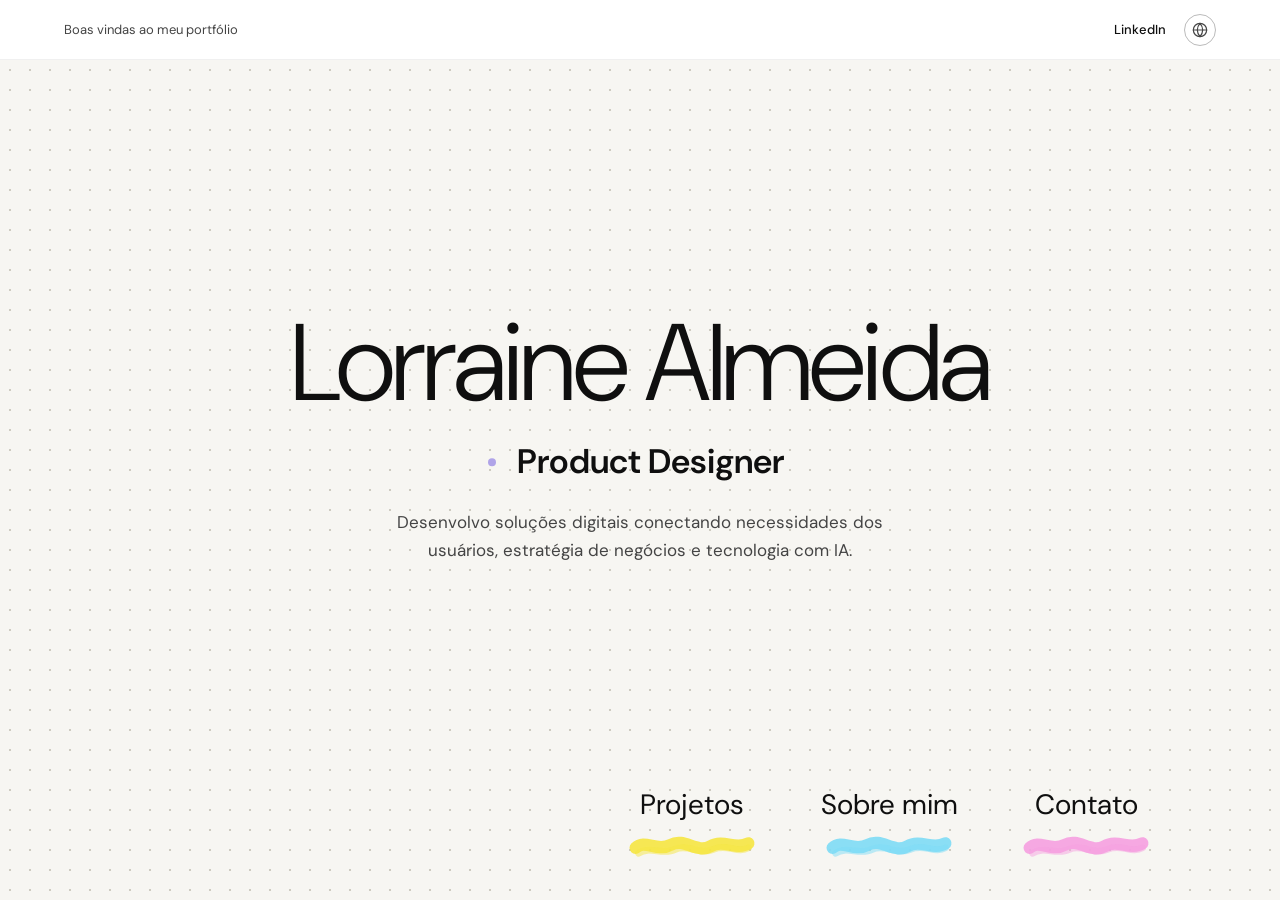
==== index.html @ 3c2b02f3 "primeiro commit" ====
<!DOCTYPE html>
<html lang="pt-BR">
<head>
<meta charset="UTF-8"/>
<meta name="viewport" content="width=device-width, initial-scale=1.0"/>
<meta name="description" content="Lorraine Almeida — Product Designer especializada em IA, estratégia e sistemas de produto."/>
<title>Lorraine Almeida — Product Designer</title>

<link rel="preconnect" href="https://fonts.googleapis.com"/>
<link rel="preconnect" href="https://fonts.gstatic.com" crossorigin/>
<link href="https://fonts.googleapis.com/css2?family=DM+Serif+Display:ital@0;1&family=DM+Sans:ital,opsz,wght@0,9..40,300;0,9..40,400;0,9..40,500;0,9..40,600;0,9..40,700;1,9..40,300;1,9..40,400&display=swap" rel="stylesheet"/>

<link rel="stylesheet" href="style.css"/>
</head>
<body>

<!-- ═══════════════════════════════════════════
     LIGHTBOX OVERLAY
     ═══════════════════════════════════════════ -->
<div class="lb-overlay" id="lbOverlay" aria-hidden="true">
  <button class="lb-close" id="lbClose" aria-label="Fechar">✕</button>
  <img id="lbImg" src="" alt=""/>
</div>

<!-- ═══════════════════════════════════════════
     FIGMA CURSOR
     ═══════════════════════════════════════════ -->
<div class="figma-cursor" id="figmaCursor" aria-hidden="true">
  <div class="figma-cursor-label">Visitante</div>
</div>

<!-- ═══════════════════════════════════════════
     PAGE STACK
     ═══════════════════════════════════════════ -->
<main class="page-stack">

  <!-- ══════════ HOME ══════════ -->
  <section class="page active" id="pageHome" aria-label="Início">

    <!-- Fixed top nav for home -->
    <nav class="home-nav" aria-label="Cabeçalho">
      <span class="home-nav-brand" data-i18n="welcome">Boas vindas ao meu portfólio</span>
      <div class="home-nav-right">
        <a class="nav-link" href="https://www.linkedin.com/in/lorrainealmeidaaraujo/" target="_blank" rel="noopener">LinkedIn</a>
        <div class="lang-wrap" id="lwHome">
          <button class="lang-btn" aria-label="Idioma">
            <svg viewBox="0 0 24 24" fill="none" stroke="currentColor" stroke-width="1.8" stroke-linecap="round" stroke-linejoin="round"><circle cx="12" cy="12" r="10"/><line x1="2" y1="12" x2="22" y2="12"/><path d="M12 2a15.3 15.3 0 0 1 4 10 15.3 15.3 0 0 1-4 10 15.3 15.3 0 0 1-4-10 15.3 15.3 0 0 1 4-10z"/></svg>
          </button>
          <div class="lang-dropdown">
            <div class="lang-option active" data-lang="pt"><span class="lang-flag">🇧🇷</span> Português</div>
            <div class="lang-option" data-lang="es"><span class="lang-flag">🇪🇸</span> Español</div>
          </div>
        </div>
      </div>
    </nav>

    <div class="hero">
      <h1 class="hero-name anim anim-1">Lorraine Almeida</h1>

      <div class="hero-title-row anim anim-2">
        <div class="hero-title-dot"></div>
        <div class="hero-title-clip">
          <div class="hero-titles-scroll" aria-label="Product Designer">
            <span>Product Designer</span>
            <span>UX / UI Design</span>
            <span>AI Driven Products</span>
            <span>Product Strategy</span>
            <span>Product Designer</span>
          </div>
        </div>
      </div>

      <p class="hero-sub anim anim-3" data-i18n="subtitle">
        Desenvolvo soluções digitais conectando necessidades dos usuários, estratégia de negócios e tecnologia com IA.
      </p>
    </div>

    <nav class="hero-nav anim anim-5" aria-label="Navegação principal">
      <button class="hero-nav-item" id="btnProjects" data-goto="pageProjects" aria-label="Ver projetos">
        <span data-i18n="projects">Projetos</span>
        <svg class="hero-nav-scribble" viewBox="0 0 160 42" fill="none" aria-hidden="true">
          <path d="M6 30C18 18 34 36 52 26 70 16 86 38 104 28 122 18 138 34 154 24" stroke="#f5e642" stroke-width="16" stroke-linecap="round" opacity=".9"/>
          <path d="M10 37C24 27 42 40 58 32 74 24 90 40 108 32 126 24 140 38 154 30" stroke="#f5e642" stroke-width="9" stroke-linecap="round" opacity=".5"/>
        </svg>
      </button>
      <button class="hero-nav-item" id="btnAbout" data-goto="pageAbout" aria-label="Sobre mim">
        <span data-i18n="about">Sobre mim</span>
        <svg class="hero-nav-scribble" viewBox="0 0 160 42" fill="none" aria-hidden="true">
          <path d="M6 30C18 18 34 36 52 26 70 16 86 38 104 28 122 18 138 34 154 24" stroke="#7edcf5" stroke-width="16" stroke-linecap="round" opacity=".9"/>
          <path d="M10 37C24 27 42 40 58 32 74 24 90 40 108 32 126 24 140 38 154 30" stroke="#7edcf5" stroke-width="9" stroke-linecap="round" opacity=".5"/>
        </svg>
      </button>
      <button class="hero-nav-item" id="btnContact" data-goto="pageContact" aria-label="Contato">
        <span data-i18n="contact">Contato</span>
        <svg class="hero-nav-scribble" viewBox="0 0 160 42" fill="none" aria-hidden="true">
          <path d="M6 30C18 18 34 36 52 26 70 16 86 38 104 28 122 18 138 34 154 24" stroke="#f5a0e0" stroke-width="16" stroke-linecap="round" opacity=".9"/>
          <path d="M10 37C24 27 42 40 58 32 74 24 90 40 108 32 126 24 140 38 154 30" stroke="#f5a0e0" stroke-width="9" stroke-linecap="round" opacity=".5"/>
        </svg>
      </button>
    </nav>
  </section>

  <!-- ══════════ PROJECTS ══════════ -->
  <section class="page" id="pageProjects" aria-label="Projetos">
    <nav class="nav">
      <div class="nav-left">
        <button class="btn-back" data-goto="pageHome">
          <svg viewBox="0 0 16 16" fill="none" stroke="currentColor" stroke-linecap="round" stroke-linejoin="round"><path d="M10 3L5 8l5 5"/></svg>
          Início
        </button>
      </div>
      <div class="nav-right">
        <a class="nav-link" href="https://www.linkedin.com/in/lorrainealmeidaaraujo/" target="_blank" rel="noopener">LinkedIn</a>
        <div class="lang-wrap">
          <button class="lang-btn" aria-label="Idioma">
            <svg viewBox="0 0 24 24" fill="none" stroke="currentColor" stroke-width="1.8" stroke-linecap="round" stroke-linejoin="round"><circle cx="12" cy="12" r="10"/><line x1="2" y1="12" x2="22" y2="12"/><path d="M12 2a15.3 15.3 0 0 1 4 10 15.3 15.3 0 0 1-4 10 15.3 15.3 0 0 1-4-10 15.3 15.3 0 0 1 4-10z"/></svg>
          </button>
          <div class="lang-dropdown">
            <div class="lang-option active" data-lang="pt"><span class="lang-flag">🇧🇷</span> Português</div>
            <div class="lang-option" data-lang="es"><span class="lang-flag">🇪🇸</span> Español</div>
          </div>
        </div>
      </div>
    </nav>

    <div class="scroll-area">
      <div class="section-header">
        <div class="section-title-wrap">
          <h2 class="section-title" data-i18n="projects">Projetos</h2>
          <svg class="section-title-scribble" viewBox="0 0 220 44" fill="none" aria-hidden="true">
            <path d="M4 32C22 20 44 38 66 28 88 18 108 40 130 30 152 20 172 36 216 26" stroke="#f5e642" stroke-width="18" stroke-linecap="round" opacity=".85"/>
            <path d="M8 39C26 29 48 42 70 34 92 26 112 42 134 34 156 26 176 40 216 32" stroke="#f5e642" stroke-width="10" stroke-linecap="round" opacity=".5"/>
          </svg>
        </div>
      </div>

      <div class="projects-grid">

        <!-- Card: Forlex -->
        <article class="project-card" id="cardForlex" data-goto="pageForlex" tabindex="0" role="button" aria-label="Ver projeto Forlex">
          <div class="card-cover">
            <img src="[data-uri]" alt="Forlex" style="position:absolute;inset:0;width:100%;height:100%;object-fit:cover;"/>
          </div>
          <div class="card-body">
            <div class="card-meta">
              <span class="card-title">Forlex — Plataforma Jurídica com IA</span>
              <span class="card-type">LegalTech <span class="type-dot dot-erp"></span></span>
            </div>
            <div class="card-tags">
              <span class="tag tag-ia">IA aplicada ao Direito</span>
              <span class="tag tag-ai">Arquitetura de Produto</span>
              <span class="tag tag-test">Fluxos Inteligentes</span>
              <span class="tag tag-saas">Automação Jurídica</span>
            </div>
          </div>
        </article>

        <!-- Card: Avivah -->
        <article class="project-card" id="cardAvivah" data-goto="pageAvivah" tabindex="0" role="button" aria-label="Ver projeto Avivah">
          <div class="card-cover">
            <img src="[data-uri]" alt="Avivah" style="position:absolute;inset:0;width:100%;height:100%;object-fit:cover;"/>
          </div>
          <div class="card-body">
            <div class="card-meta">
              <span class="card-title">Avivah</span>
              <span class="card-type">Marketplace <span class="type-dot dot-marketplace"></span></span>
            </div>
            <div class="card-tags">
              <span class="tag tag-brand">Estratégia de Produto</span>
              <span class="tag tag-proto">Criação de Marketplace</span>
              <span class="tag tag-disc">Pesquisa com Usuários</span>
              <span class="tag tag-ia">End-to-End</span>
            </div>
          </div>
        </article>

        <!-- Card: Portal do Beneficiário -->
        <article class="project-card" id="cardPortal" data-goto="pagePortal" tabindex="0" role="button" aria-label="Ver projeto Portal do Beneficiário">
          <div class="card-cover" style="background:#ffffff;"><img src="[data-uri]" alt="Portal do Beneficiário" style="position:absolute;inset:0;width:100%;height:100%;object-fit:cover;"/></div>
          <div class="card-body">
            <div class="card-meta">
              <span class="card-title">Portal do Beneficiário</span>
              <span class="card-type">HealthTech <span class="type-dot dot-saas"></span></span>
            </div>
            <div class="card-tags">
              <span class="tag tag-acc">Arquitetura da Informação</span>
              <span class="tag tag-ai">Redesign de Plataforma</span>
              <span class="tag tag-disc">Usabilidade</span>
              <span class="tag tag-proto">Sistemas Complexos</span>
            </div>
          </div>
        </article>

        <!-- Card: Bora -->
        <article class="project-card" id="cardBora" data-goto="pageBora" tabindex="0" role="button" aria-label="Ver projeto Bora">
          <div class="card-cover">
            <img src="[data-uri]" alt="Bora" style="position:absolute;inset:0;width:100%;height:100%;object-fit:cover;"/>
          </div>
          <div class="card-body">
            <div class="card-meta">
              <span class="card-title">Bora</span>
              <span class="card-type">GovTech <span class="type-dot dot-app"></span></span>
            </div>
            <div class="card-tags">
              <span class="tag tag-saas">UX Estratégico</span>
              <span class="tag tag-disc">Pesquisa com Usuários</span>
              <span class="tag tag-brand">Diagnóstico de Usabilidade</span>
              <span class="tag tag-proto">Redesign de Experiência</span>
            </div>
          </div>
        </article>
      </div><!-- /projects-grid -->
    </div><!-- /scroll-area -->
  </section>

  <!-- ══════════ CASE: FORLEX ══════════ -->
  <section class="page" id="pageForlex" aria-label="Projeto Forlex">
    <nav class="nav">
      <div class="nav-left">
        <button class="btn-back" data-goto="pageProjects">
          <svg viewBox="0 0 16 16" fill="none" stroke="currentColor" stroke-linecap="round" stroke-linejoin="round"><path d="M10 3L5 8l5 5"/></svg>
          Projetos / Forlex
        </button>
      </div>
      <div class="nav-right">
        <a class="nav-link" href="https://www.linkedin.com/in/lorrainealmeidaaraujo/" target="_blank" rel="noopener">LinkedIn</a>
        <div class="lang-wrap">
          <button class="lang-btn" aria-label="Idioma">
            <svg viewBox="0 0 24 24" fill="none" stroke="currentColor" stroke-width="1.8" stroke-linecap="round" stroke-linejoin="round"><circle cx="12" cy="12" r="10"/><line x1="2" y1="12" x2="22" y2="12"/><path d="M12 2a15.3 15.3 0 0 1 4 10 15.3 15.3 0 0 1-4 10 15.3 15.3 0 0 1-4-10 15.3 15.3 0 0 1 4-10z"/></svg>
          </button>
          <div class="lang-dropdown">
            <div class="lang-option active" data-lang="pt"><span class="lang-flag">🇧🇷</span> Português</div>
            <div class="lang-option" data-lang="es"><span class="lang-flag">🇪🇸</span> Español</div>
          </div>
        </div>
      </div>
    </nav>

    <div class="cs-wrap" id="forlexWrap">
      <div class="cs-track" id="forlexTrack">

        <!-- Slide 0: Hero — Apresentação do Produto -->
        <div class="cs-slide">
          <div class="cs-slide-inner cs-hero-slide" style="overflow-y:auto; flex-direction:column; gap:0; align-items:center; justify-content:center; text-align:center;">
            <div style="width:100%; max-width:780px; flex-shrink:0;">
              <div style="display:flex; justify-content:center; margin-bottom:16px;">
                <div class="cs-section-tag" style="background:#eff6ff; color:#1d4ed8; border:1.5px solid #93c5fd;">Plataforma Jurídica com IA</div>
              </div>
              <h1 class="cs-hero-title" style="margin-bottom:6px;">LIVIA — IA Jurídica da Forlex</h1>
              <svg viewBox="0 0 600 10" preserveAspectRatio="none" fill="none" style="width:100%;height:10px;display:block;overflow:visible;margin-bottom:20px;">
                <path d="M0 6 Q30 2 60 6 Q90 10 120 6 Q150 2 180 6 Q210 10 240 6 Q270 2 300 6 Q330 10 360 6 Q390 2 420 6 Q450 10 480 6 Q510 2 540 6 Q570 10 600 6" stroke="#1d4ed8" stroke-width="2.5" stroke-linecap="round"/>
              </svg>
              <p class="cs-hero-sub" style="max-width:100%; margin:0 auto 10px;">Design de uma plataforma jurídica inteligente criada para estruturar processos legais, automatizar documentos e simplificar fluxos complexos para advogados.</p>
              <p class="cs-hero-sub" style="max-width:100%; margin:0 auto 20px;">Liderança de design da arquitetura, dos fluxos guiados e da experiência da assistente LIVIA, do zero à produção com mais de 32 mil usuários validados em uso real.</p>
              <div style="display:grid; grid-template-columns:repeat(3,1fr); gap:12px; text-align:left;">
                <div style="background:var(--surface); border:1px solid var(--border); border-radius:12px; padding:14px 16px;">
                  <div class="cs-meta-label" style="margin-bottom:4px;">Cliente</div>
                  <div class="cs-meta-value">Forlex</div>
                </div>
                <div style="background:var(--surface); border:1px solid var(--border); border-radius:12px; padding:14px 16px;">
                  <div class="cs-meta-label" style="margin-bottom:4px;">Papel</div>
                  <div class="cs-meta-value">Product Designer, liderança</div>
                </div>
                <div style="background:var(--surface); border:1px solid var(--border); border-radius:12px; padding:14px 16px;">
                  <div class="cs-meta-label" style="margin-bottom:4px;">Setor</div>
                  <div class="cs-meta-value">LegalTech</div>
                </div>
                <div style="background:var(--surface); border:1px solid var(--border); border-radius:12px; padding:14px 16px;">
                  <div class="cs-meta-label" style="margin-bottom:4px;">Impacto</div>
                  <div class="cs-meta-value">+32 mil usuários validados</div>
                </div>
                <div style="background:var(--surface); border:1px solid var(--border); border-radius:12px; padding:14px 16px;">
                  <div class="cs-meta-label" style="margin-bottom:4px;">Escopo</div>
                  <div class="cs-meta-value">Arquitetura, LIVIA AI, Design System</div>
                </div>
                <div style="background:var(--surface); border:1px solid var(--border); border-radius:12px; padding:14px 16px;">
                  <div class="cs-meta-label" style="margin-bottom:4px;">Tecnologia</div>
                  <div class="cs-meta-value">IA Generativa, Automação jurídica</div>
                </div>
              </div>
            </div>
          </div>
        </div>

        <!-- Slide 1: Contexto do Produto -->
        <div class="cs-slide">
          <div class="cs-slide-inner" style="overflow-y:auto; flex-direction:column; padding-bottom:70px;">
            <div style="max-width:720px; width:100%;">
              <div class="cs-slide-label">Contexto do Produto</div>
              <h2 class="cs-slide-title" style="font-size:clamp(22px,3.5vw,44px); font-family:'DM Serif Display',serif; font-weight:400; line-height:1.1; margin-bottom:20px;">O setor jurídico ainda depende de sistemas complexos e pouco intuitivos.</h2>
              <p class="cs-body">Advogados enfrentam diariamente um volume alto de tarefas repetitivas, produção manual de documentos e dificuldade para centralizar informações de processos. Os softwares jurídicos tradicionais foram construídos para registrar, não para orientar.</p>
              <p class="cs-body">A oportunidade era construir uma plataforma que utilizasse inteligência artificial para simplificar fluxos jurídicos e apoiar o raciocínio do usuário durante a execução das tarefas, não apenas digitalizar processos existentes.</p>
              <div class="cs-2col">
                <div class="cs-card">
                  <div class="cs-card-title">⚖️ Dores do mercado</div>
                  <ul class="cs-list">
                    <li>Grande volume de tarefas repetitivas</li>
                    <li>Produção manual de documentos jurídicos</li>
                    <li>Dificuldade em centralizar informações</li>
                    <li>Baixa usabilidade nos sistemas tradicionais</li>
                  </ul>
                </div>
                <div class="cs-card">
                  <div class="cs-card-title">💡 A oportunidade</div>
                  <ul class="cs-list">
                    <li>Plataforma que orienta, não só registra</li>
                    <li>IA integrada à jornada do advogado</li>
                    <li>Fluxos guiados que estruturam o raciocínio jurídico</li>
                    <li>Interface preparada para escalar com IA</li>
                  </ul>
                </div>
              </div>

            </div>
          </div>
        </div>

        <!-- Slide 2: Meu papel -->
        <div class="cs-slide">
          <div class="cs-slide-inner" style="overflow-y:auto; flex-direction:column; padding-bottom:70px;">
            <div style="max-width:720px; width:100%;">
              <div class="cs-slide-label">Meu Papel no Projeto</div>
              <h2 class="cs-slide-title" style="font-family:'DM Serif Display',serif; font-weight:400; font-size:clamp(22px,3.5vw,44px); line-height:1.1; margin-bottom:20px;">Product Designer responsável pelo produto de ponta a ponta.</h2>
              <p class="cs-body">Atuei desde a concepção inicial até a entrega das funcionalidades em produção, passando pela estruturação da arquitetura, design dos fluxos com IA e criação do modelo de interação da assistente LIVIA.</p>
              <div class="cs-2col">
                <div class="cs-card">
                  <div class="cs-card-title">🏗️ Produto &amp; Arquitetura</div>
                  <ul class="cs-list">
                    <li>Definição da arquitetura da plataforma</li>
                    <li>Estruturação dos fluxos guiados com IA</li>
                    <li>Criação do modelo de interação da LIVIA</li>
                    <li>Design do sistema de componentes</li>
                  </ul>
                </div>
                <div class="cs-card">
                  <div class="cs-card-title">🔄 Entrega &amp; Evolução</div>
                  <ul class="cs-list">
                    <li>Prototipação e validação de fluxos complexos</li>
                    <li>User stories e especificações para dev</li>
                    <li>Acompanhamento de QA funcional</li>
                    <li>Concepção da segunda versão do produto</li>
                  </ul>
                </div>
              </div>

            </div>
          </div>
        </div>

        <!-- Slide 3: Descoberta e Pesquisa -->
        <div class="cs-slide">
          <div class="cs-slide-inner" style="overflow-y:auto; flex-direction:column; padding-bottom:70px;">
            <div style="max-width:720px; width:100%;">
              <div class="cs-slide-label">Descoberta &amp; Pesquisa</div>
              <h2 class="cs-slide-title" style="font-family:'DM Serif Display',serif; font-weight:400; font-size:clamp(22px,3.5vw,44px); line-height:1.1; margin-bottom:20px;">Entrevistas com advogados revelaram padrões invisíveis no dia a dia jurídico.</h2>
              <p class="cs-body">Realizamos entrevistas com advogados autônomos, escritórios de médio porte e escritórios com maior volume de processos. Os aprendizados orientaram uma plataforma que não apenas executa tarefas, mas ajuda o usuário a estruturar seu raciocínio jurídico.</p>
              <div class="cs-2col">
                <div class="cs-card">
                  <div class="cs-card-title">🔍 Perfis pesquisados</div>
                  <ul class="cs-list">
                    <li>Advogados autônomos</li>
                    <li>Escritórios de médio porte</li>
                    <li>Escritórios com alto volume de processos</li>
                  </ul>
                </div>
                <div class="cs-card">
                  <div class="cs-card-title">💬 Principais dores</div>
                  <ul class="cs-list">
                    <li>Perda de tempo com tarefas operacionais repetitivas</li>
                    <li>Dificuldade em centralizar informações de processos</li>
                    <li>Baixa clareza em fluxos jurídicos complexos</li>
                    <li>Dificuldade em padronizar processos em equipes</li>
                  </ul>
                </div>
              </div>
              <div class="cs-img-thumb" data-src="[data-uri]">
                <img src="[data-uri]" alt="Dinâmica de Co-Criação"/>
                <span class="cs-img-thumb-label">🔍 Ver imagem</span>
              </div>
            </div>
          </div>
        </div>

        <!-- Slide 4: Desafio de Produto -->
        <div class="cs-slide">
          <div class="cs-slide-inner" style="overflow-y:auto; flex-direction:column; padding-bottom:70px;">
            <div style="max-width:720px; width:100%;">
              <div class="cs-slide-label">Desafio de Produto</div>
              <h2 class="cs-slide-title" style="font-family:'DM Serif Display',serif; font-weight:400; font-size:clamp(22px,3.5vw,44px); line-height:1.1; margin-bottom:20px;">Equilibrar complexidade jurídica, automação com IA e controle do usuário.</h2>
              <p class="cs-body">Projetar uma plataforma jurídica baseada em IA trouxe um desafio central: a inteligência artificial precisava ajudar o advogado sem comprometer a confiabilidade das informações, a clareza das decisões jurídicas e o controle sobre os documentos gerados.</p>
              <div class="cs-quote">"O sistema não pode decidir pelo advogado — ele precisa amplificar a capacidade do advogado de decidir bem."</div>
              <div class="cs-2col" style="margin-top:16px;">
                <div class="cs-card">
                  <div class="cs-card-title">⚠️ O que não podia acontecer</div>
                  <ul class="cs-list">
                    <li>IA gerando respostas inconsistentes ou imprecisas</li>
                    <li>Perda de controle do usuário sobre decisões jurídicas</li>
                    <li>Interface que sobrecarrega cognitivamente</li>
                  </ul>
                </div>
                <div class="cs-card">
                  <div class="cs-card-title">✅ A resposta de design</div>
                  <ul class="cs-list">
                    <li>Fluxos guiados com IA em vez de prompts livres</li>
                    <li>IA aparece apenas em momentos estratégicos</li>
                    <li>Usuário sempre no controle das decisões</li>
                  </ul>
                </div>
              </div>
            </div>
          </div>
        </div>

        <!-- Slide 5: Fluxos Inteligentes -->
        <div class="cs-slide">
          <div class="cs-slide-inner" style="overflow-y:auto; flex-direction:column; padding-bottom:70px;">
            <div style="max-width:720px; width:100%;">
              <div class="cs-slide-label">Solução</div>
              <h2 class="cs-slide-title" style="font-family:'DM Serif Display',serif; font-weight:400; font-size:clamp(22px,3.5vw,44px); line-height:1.1; margin-bottom:20px;">Fluxos inteligentes que orientam o usuário passo a passo.</h2>
              <p class="cs-body">Em vez de formulários tradicionais, projetamos fluxos estruturados conduzidos pela assistente LIVIA. O modelo organiza as informações necessárias para cada ação jurídica em etapas progressivas e consistentes.</p>
              <div class="cs-2col">
                <div class="cs-card">
                  <div class="cs-card-title">🧩 Como foi construído</div>
                  <ul class="cs-list">
                    <li>Componentes reutilizáveis com comportamento condicional</li>
                    <li>Perguntas estruturadas que direcionam decisões</li>
                    <li>Navegação progressiva entre etapas do fluxo</li>
                    <li>IA integrada em momentos estratégicos da jornada</li>
                  </ul>
                </div>
                <div class="cs-card">
                  <div class="cs-card-title">📈 O que isso gerou</div>
                  <ul class="cs-list">
                    <li>Consistência entre diferentes fluxos jurídicos</li>
                    <li>Escalabilidade para novos tipos de processo</li>
                    <li>Redução de erros por omissão de informações</li>
                    <li>Base sólida para evoluir as capacidades de IA</li>
                  </ul>
                </div>
              </div>
              <div class="cs-img-thumb" data-src="[data-uri]">
                <img src="[data-uri]" alt="Fluxos Inteligentes Forlex"/>
                <span class="cs-img-thumb-label">🔍 Ver imagem</span>
              </div>
            </div>
          </div>
        </div>

        <!-- Slide 6: LIVIA -->
        <div class="cs-slide">
          <div class="cs-slide-inner" style="overflow-y:auto; flex-direction:column; padding-bottom:70px;">
            <div style="max-width:720px; width:100%;">
              <div class="cs-slide-label">Solução, LIVIA</div>
              <h2 class="cs-slide-title" style="font-family:'DM Serif Display',serif; font-weight:400; font-size:clamp(22px,3.5vw,44px); line-height:1.1; margin-bottom:20px;">LIVIA, a assistente jurídica com IA projetada para amplificar o advogado.</h2>
              <p class="cs-body">A LIVIA é a assistente virtual da plataforma, projetada para apoiar o usuário ao longo dos processos jurídicos com comportamento claro, previsível e útil. Meu trabalho foi definir como a inteligência artificial interage com o usuário em cada etapa da jornada.</p>
              <div class="cs-2col">
                <div class="cs-card">
                  <div class="cs-card-title">⚡ Funcionalidades</div>
                  <ul class="cs-list">
                    <li>Geração de petições, contratos e notificações</li>
                    <li>Preenchimento inteligente baseado no contexto</li>
                    <li>Sugestões jurídicas contextual izadas</li>
                    <li>Apoio na estruturação de workflows personalizados</li>
                  </ul>
                </div>
                <div class="cs-card">
                  <div class="cs-card-title">🎯 Princípios de interação</div>
                  <ul class="cs-list">
                    <li>Comportamento previsível e rastreável</li>
                    <li>Nunca substitui a decisão do advogado</li>
                    <li>Aparece no momento certo, sem interromper</li>
                    <li>Linguagem jurídica precisa e sem jargões excessivos</li>
                  </ul>
                </div>
              </div>
              <div class="cs-img-thumb" data-src="[data-uri]">
                <img src="[data-uri]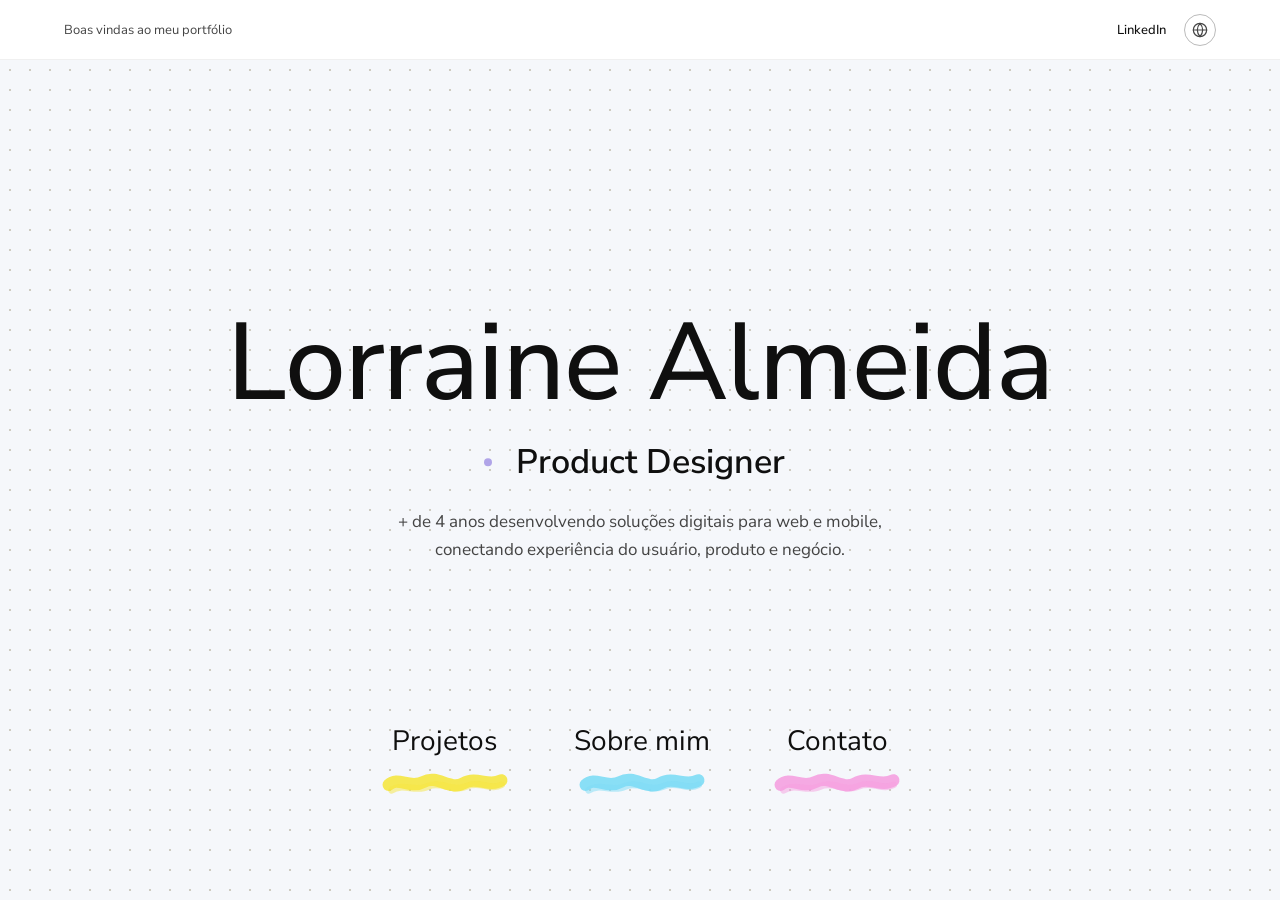
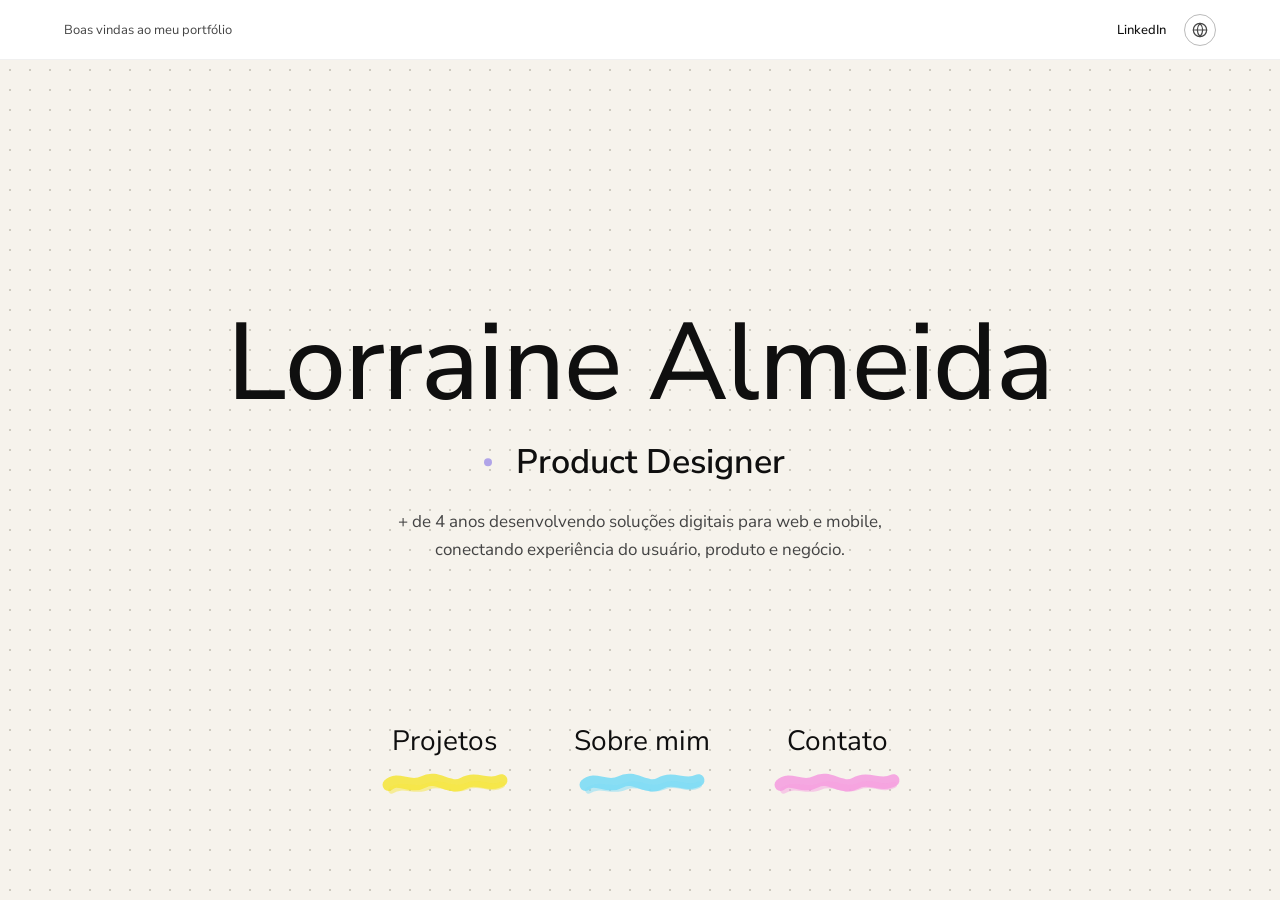
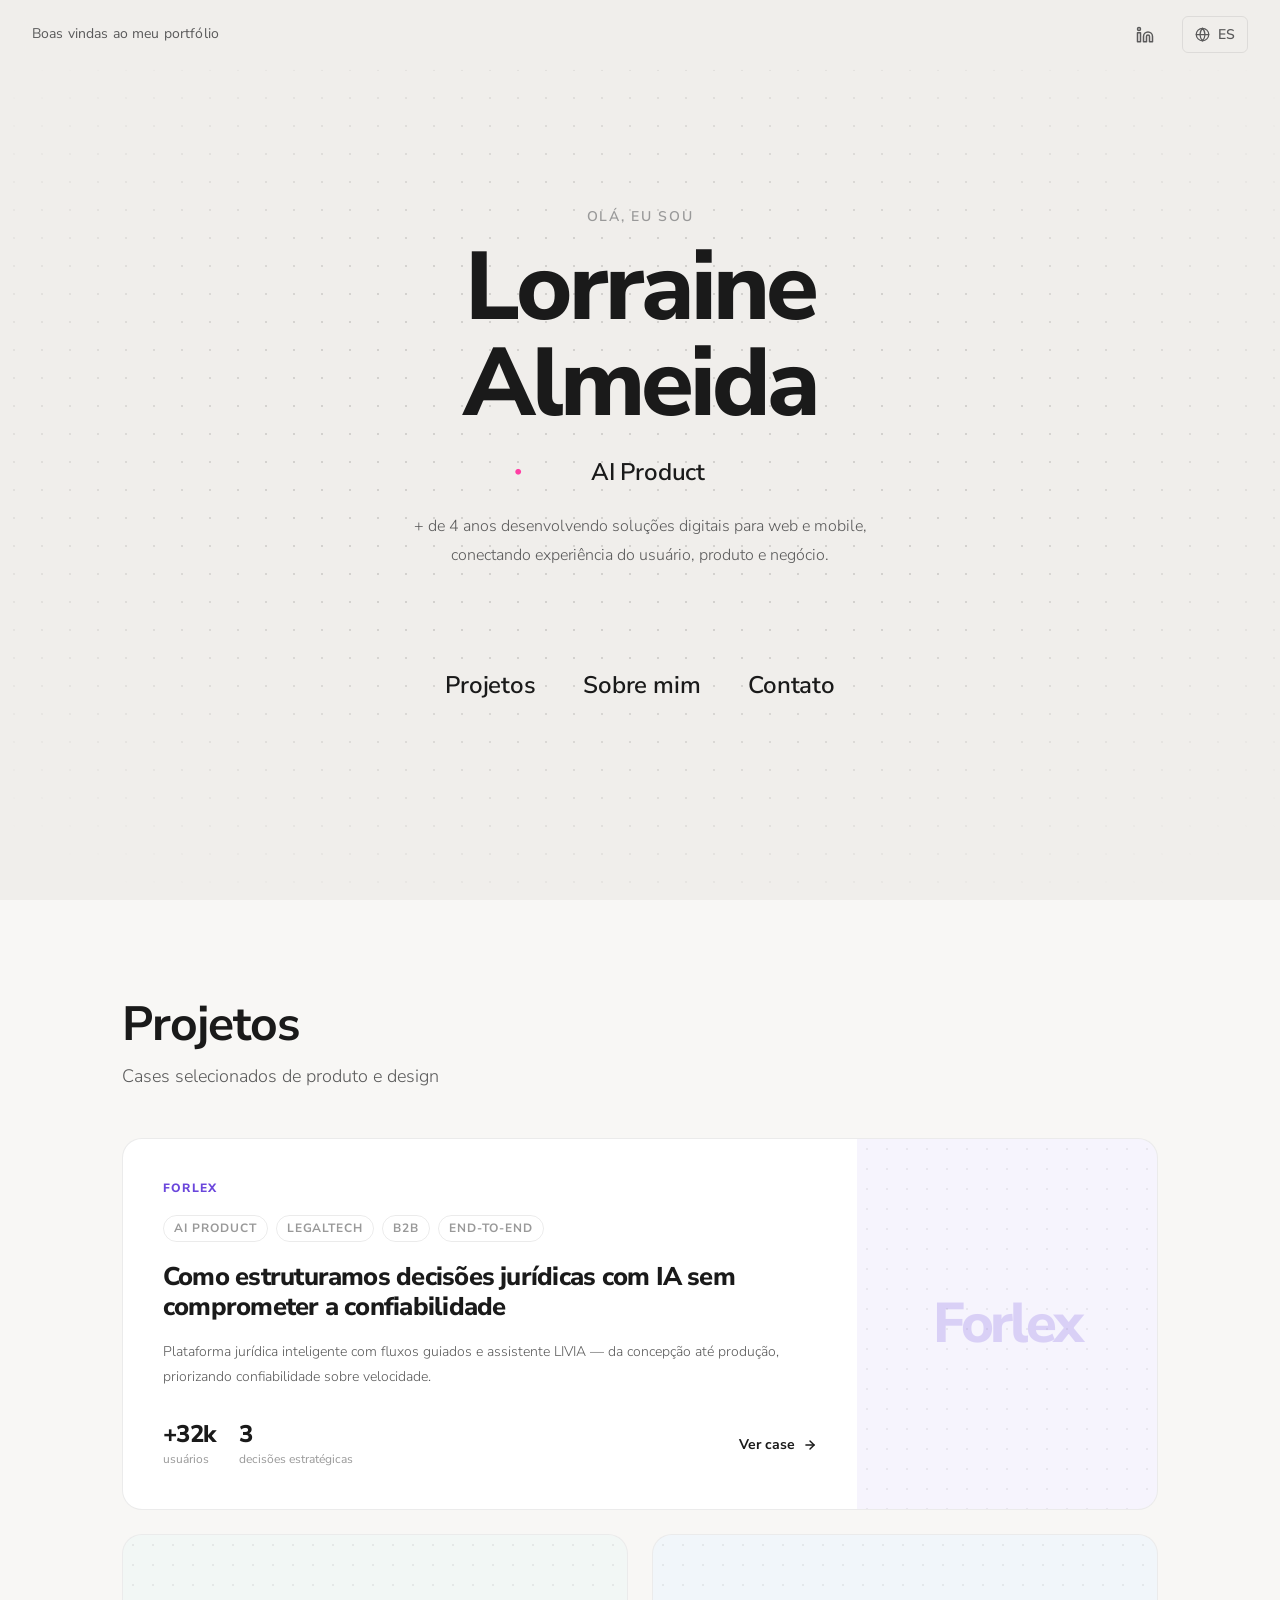
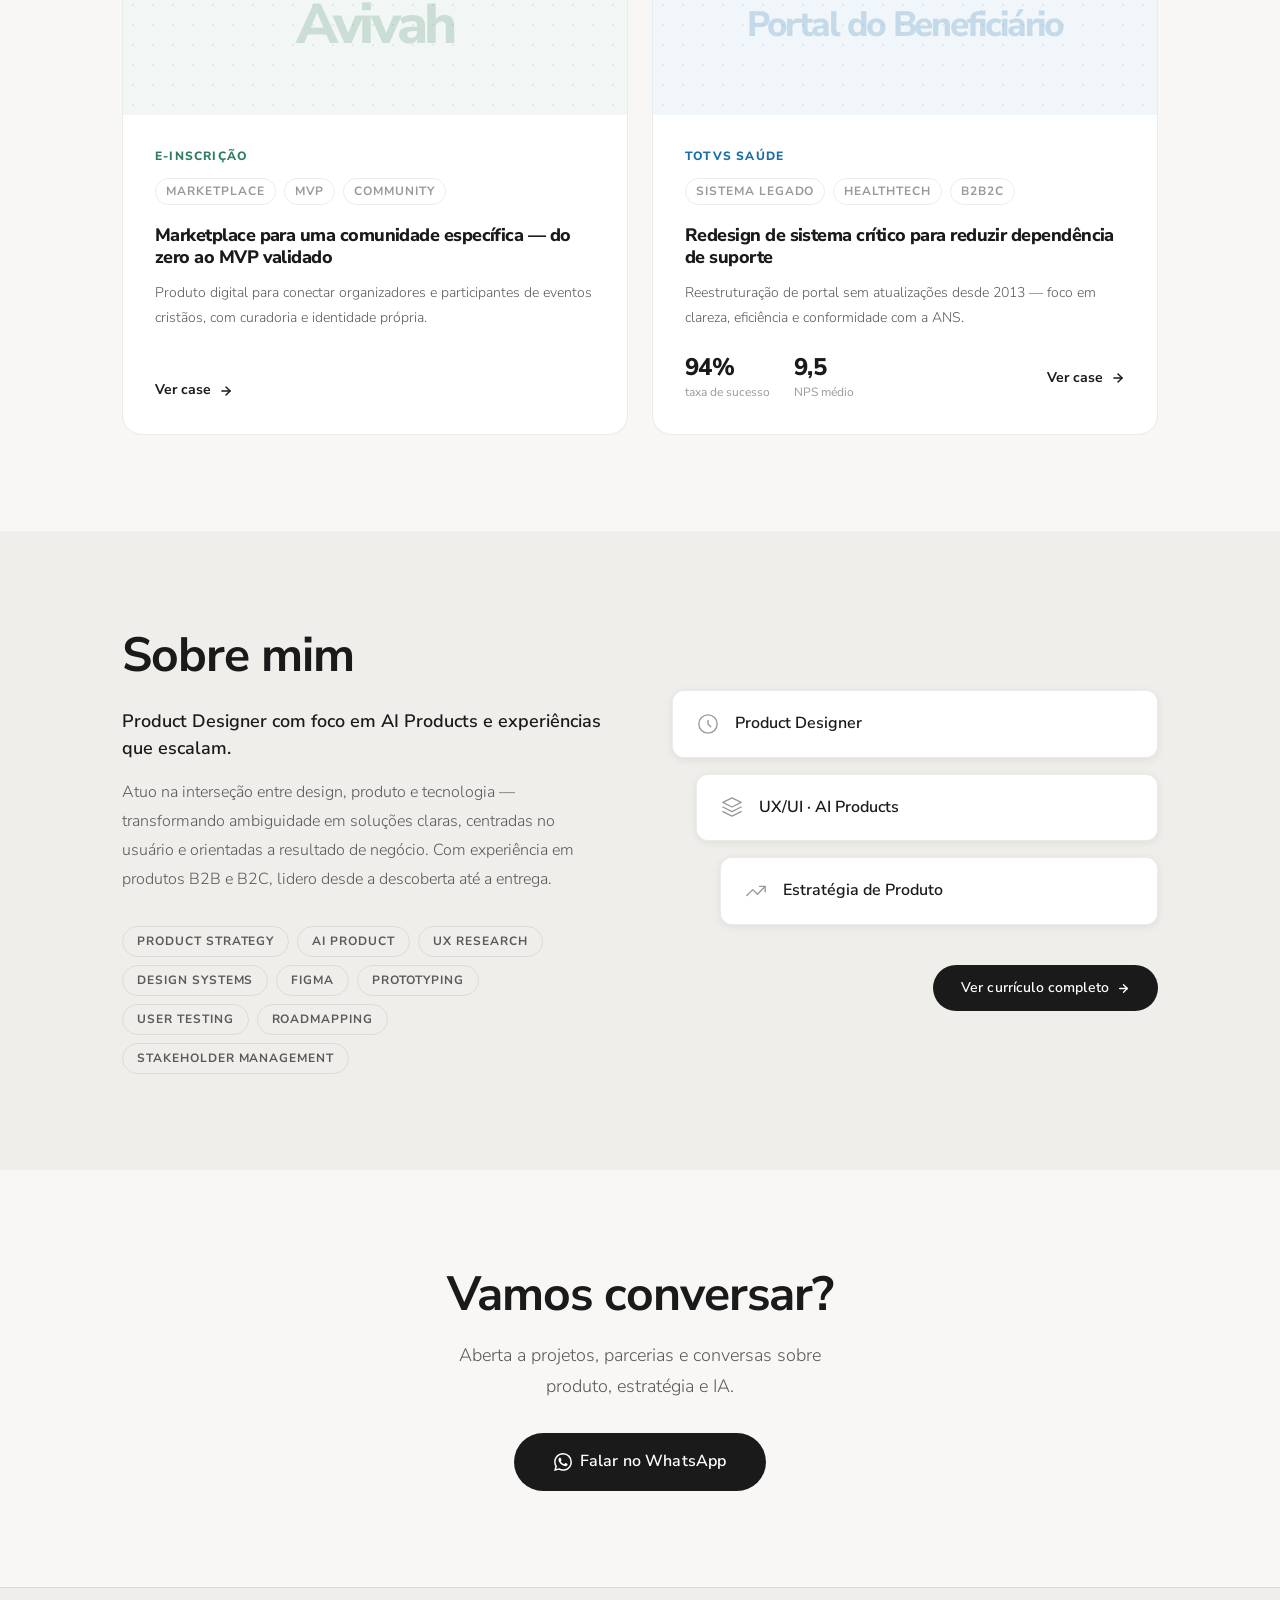
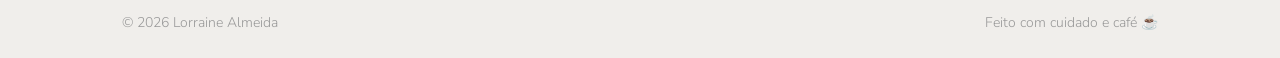
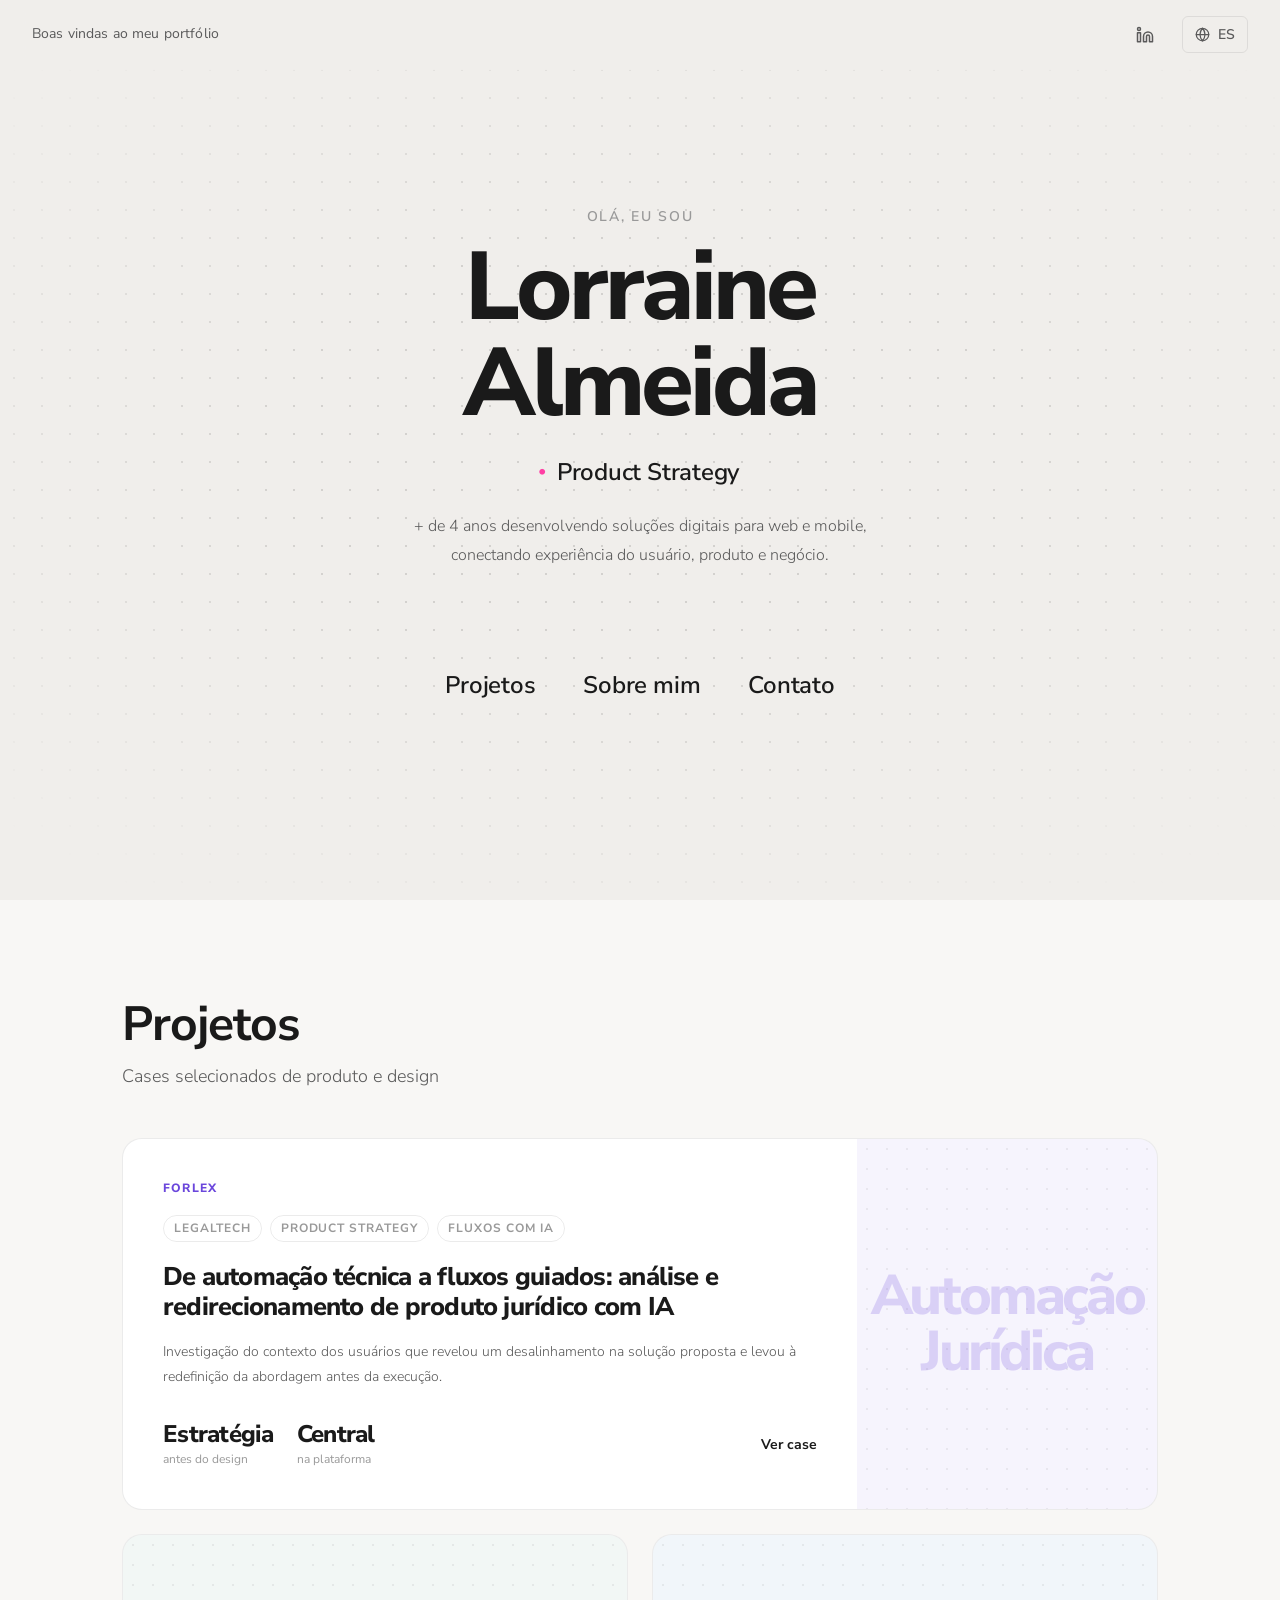
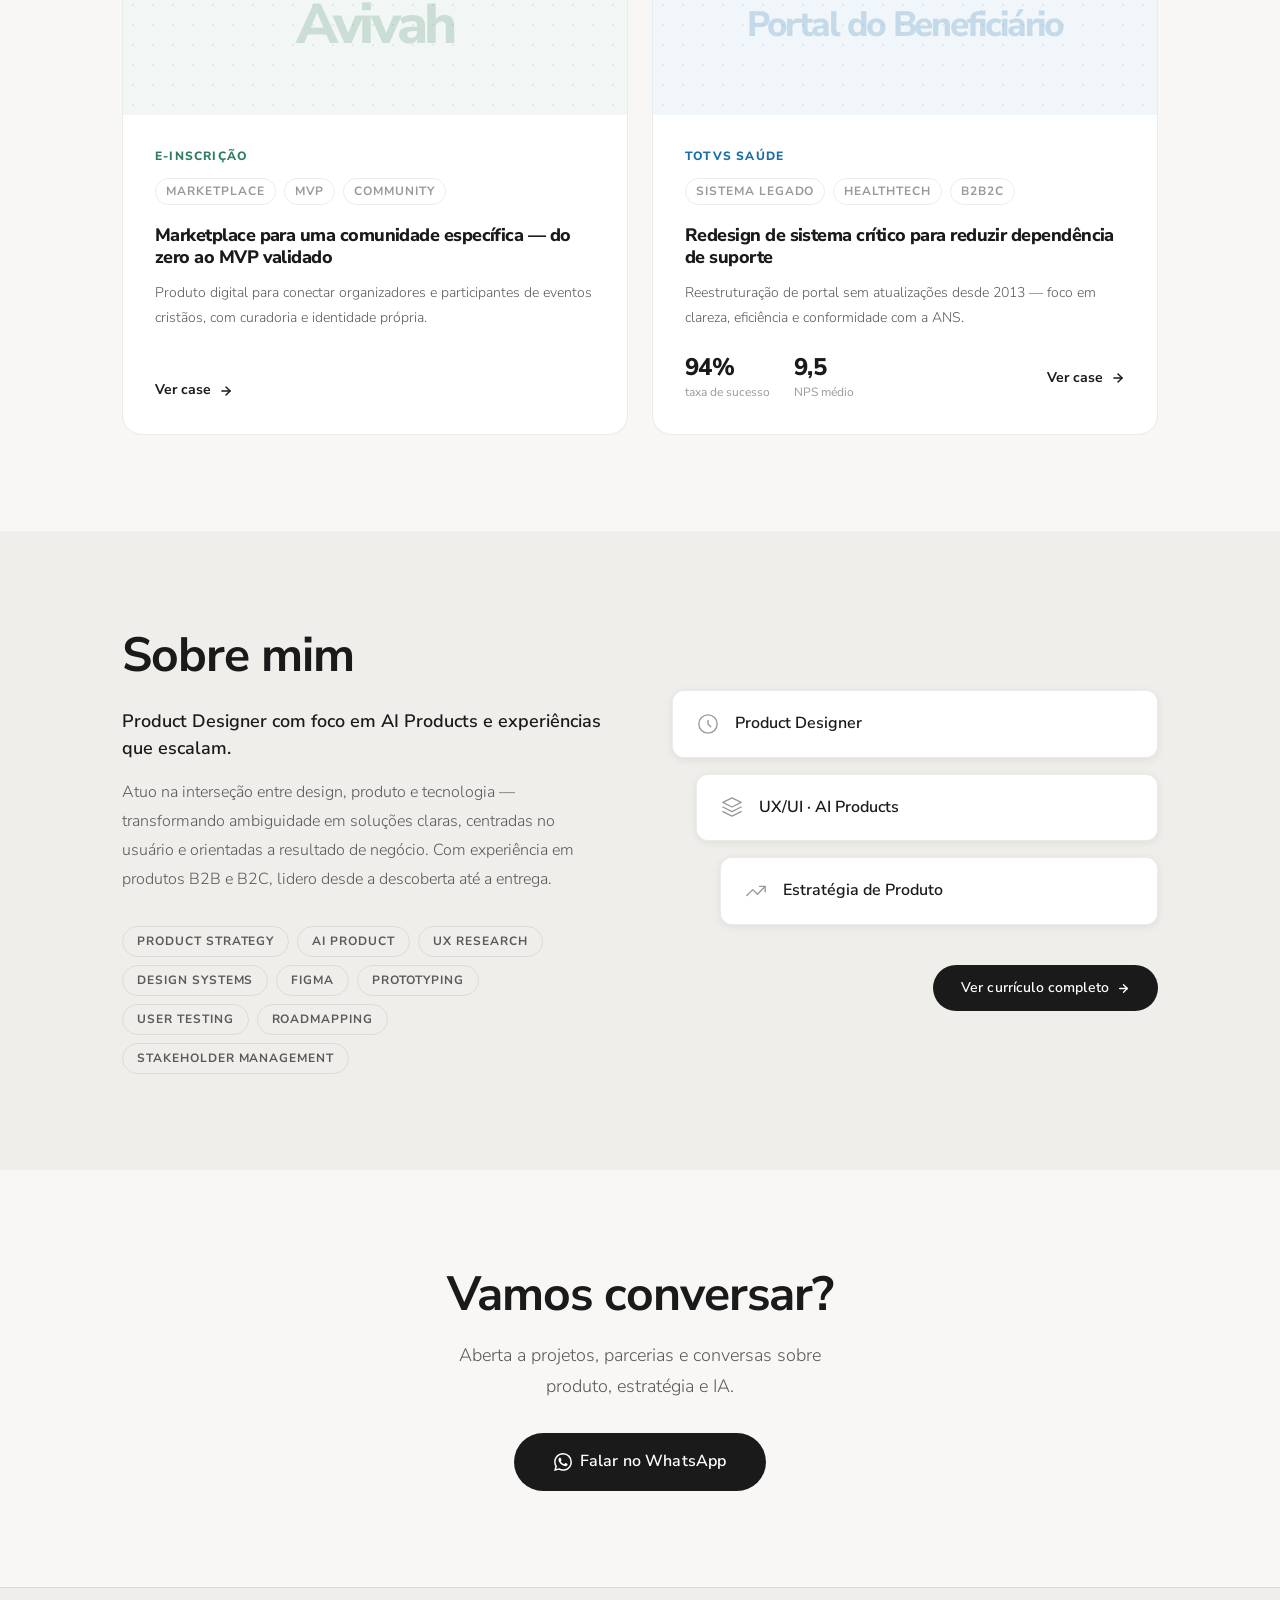
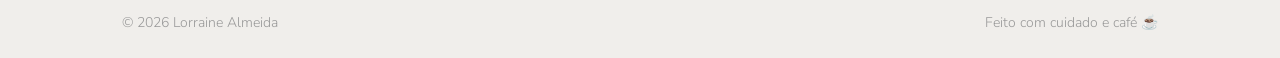
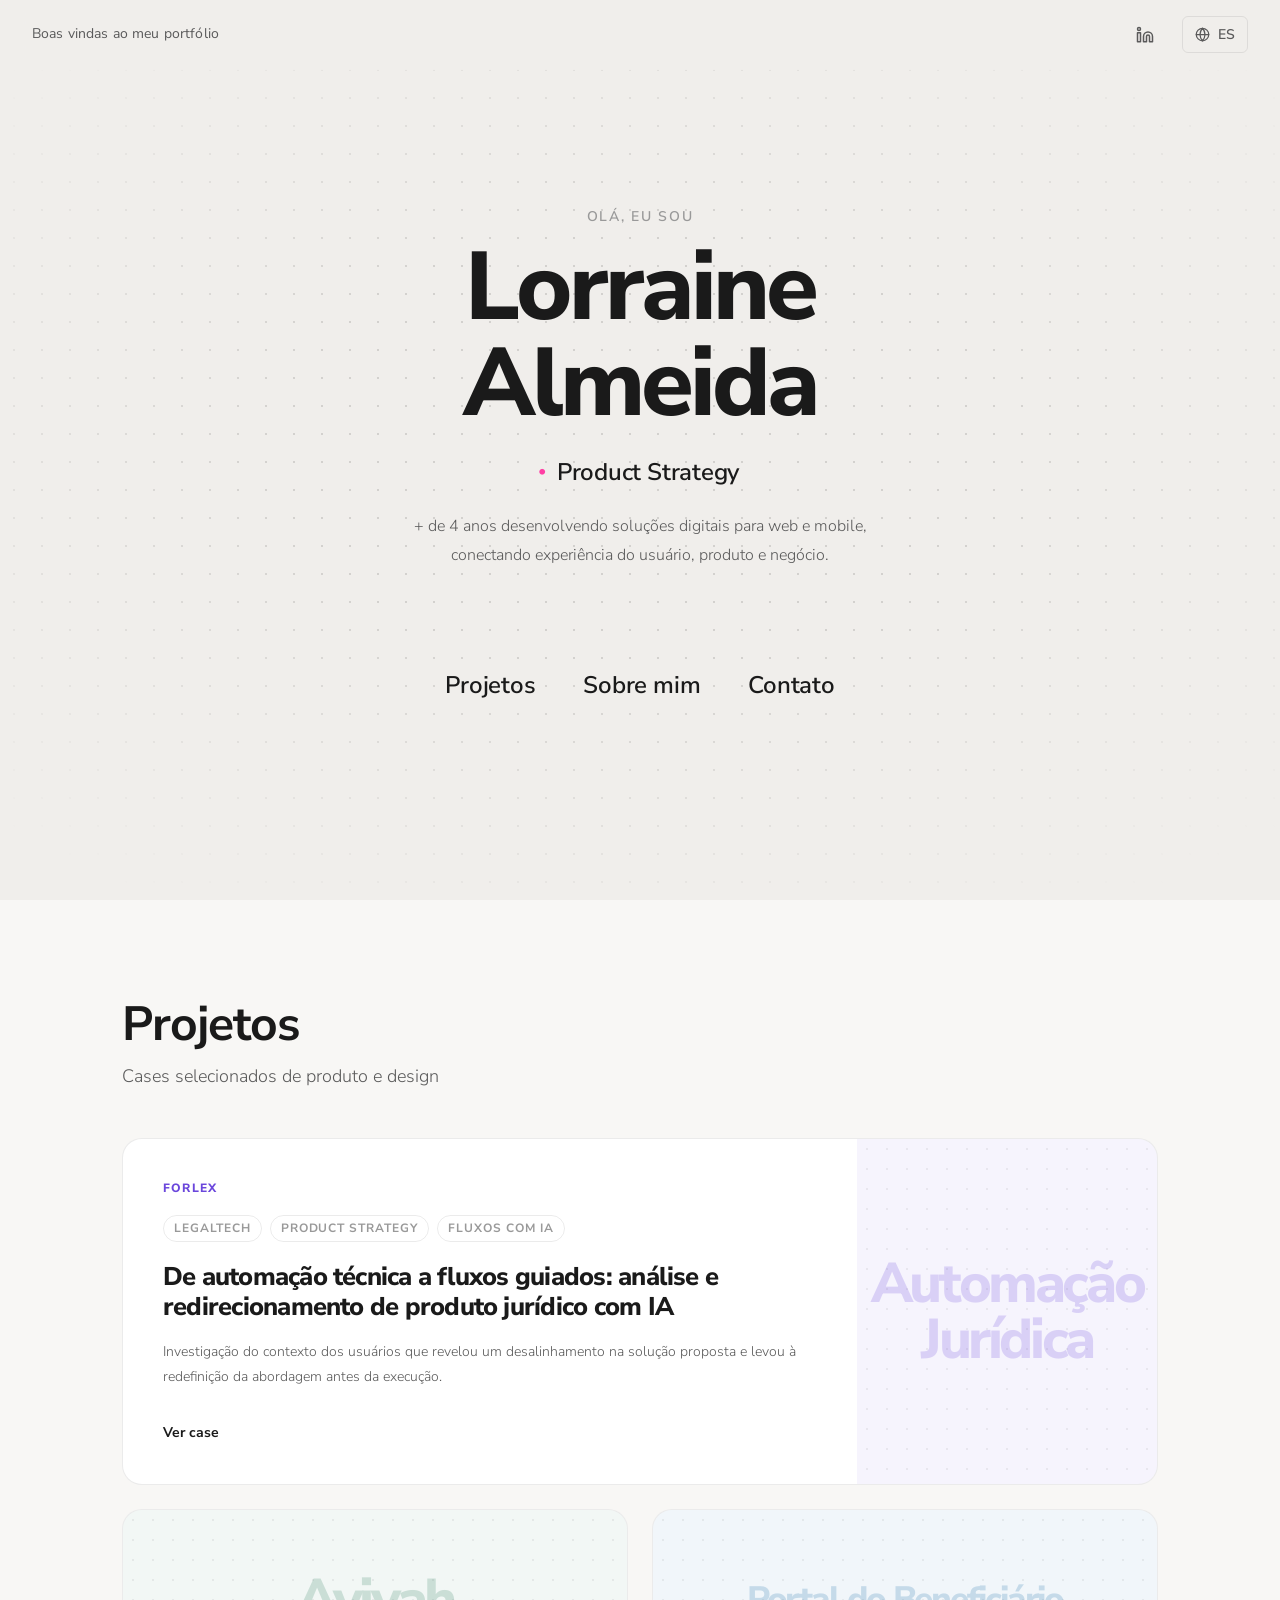
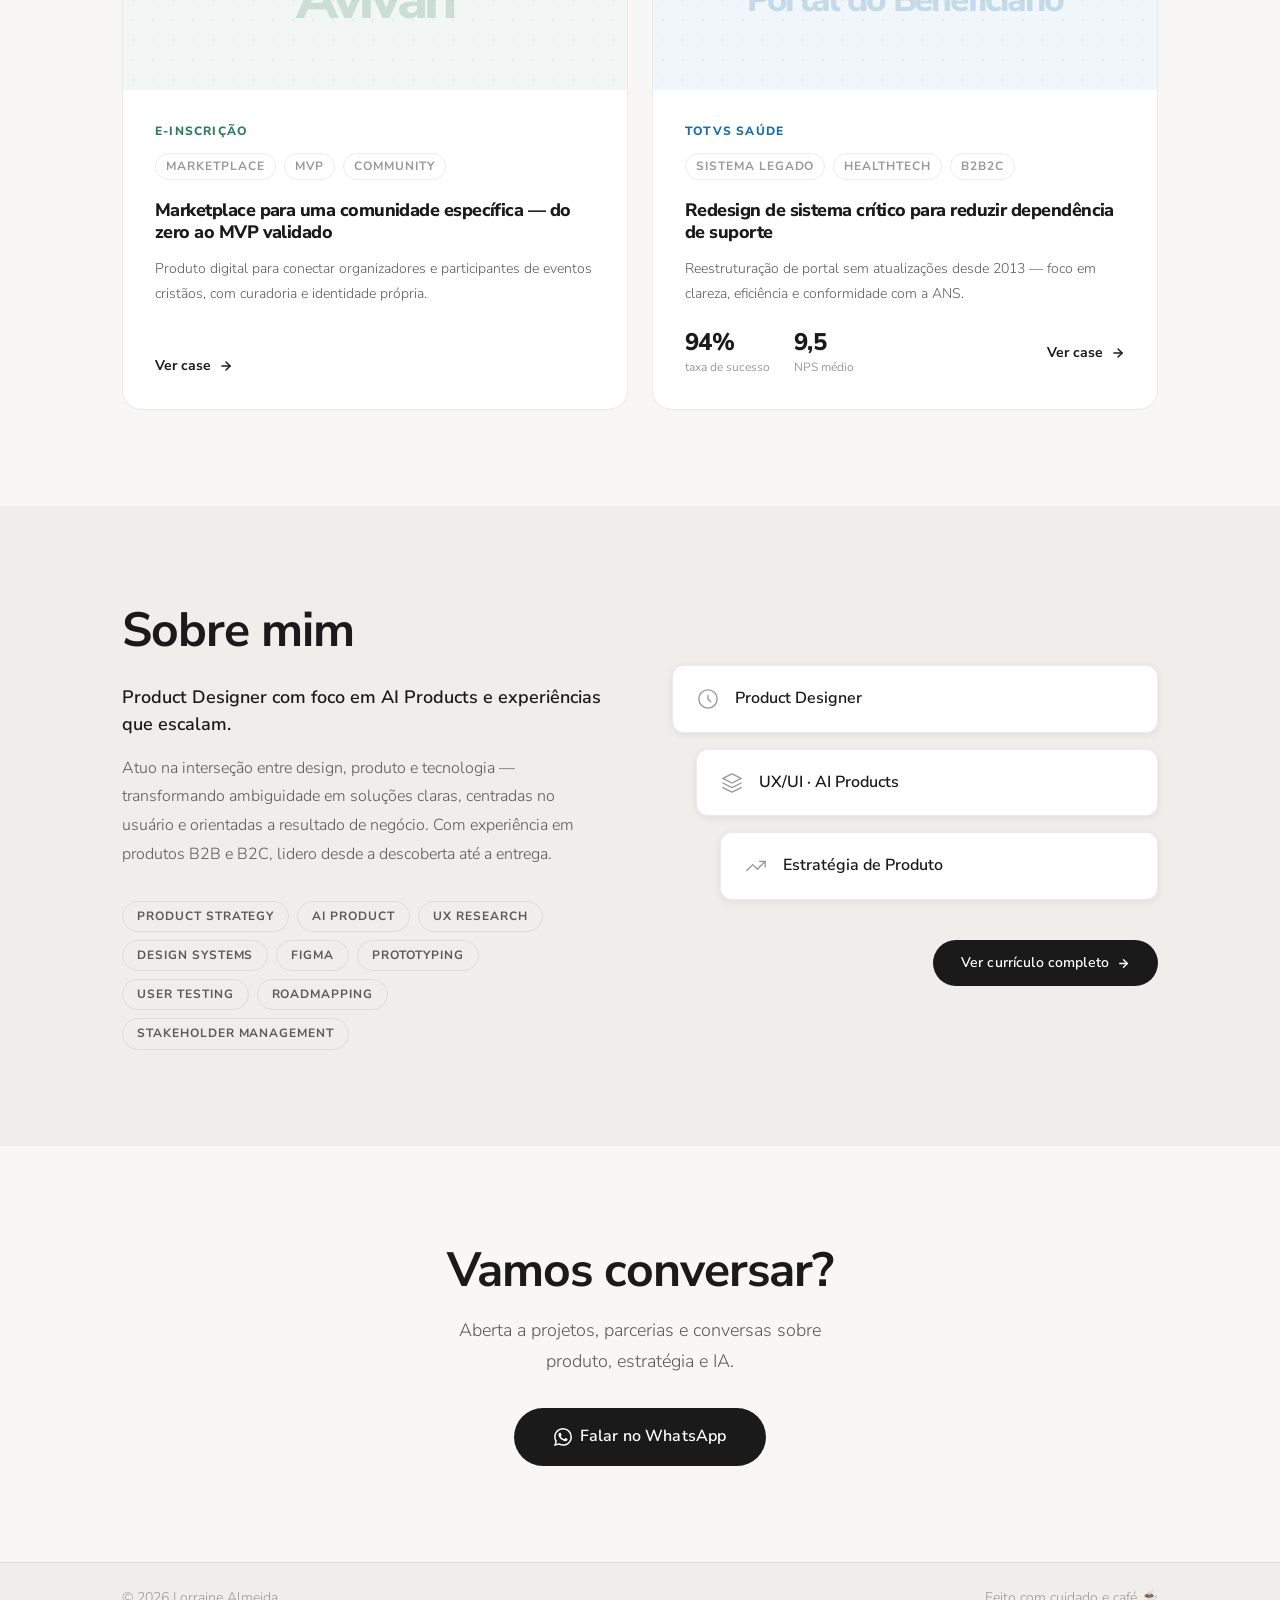
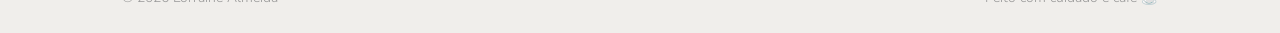
